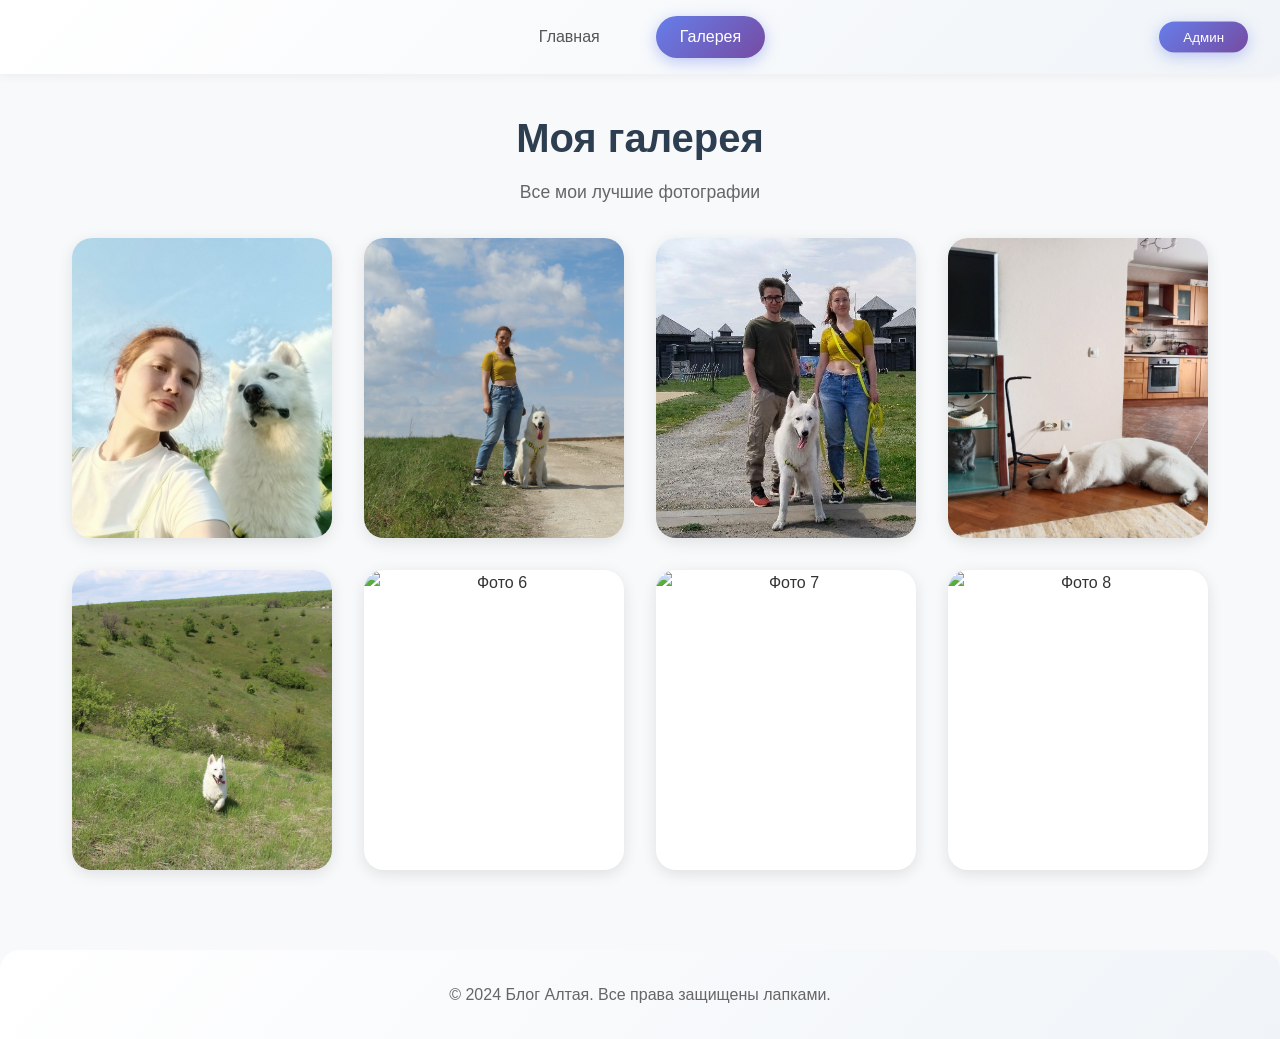
==== dog-blog/gallery.html @ 4a043271 "first push" ====
<!DOCTYPE html>
<html lang="ru">
<head>
    <meta charset="UTF-8">
    <meta name="viewport" content="width=device-width, initial-scale=1.0">
    <title>Галерея - Блог о моей собаке</title>
    <link rel="stylesheet" href="style.css">
</head>
<body>
    <div class="furry-bg"></div>
    
    <header class="header">
        <nav class="nav">
            <a href="index.html" class="nav-link">Главная</a>
            <a href="gallery.html" class="nav-link active">Галерея</a>
        </nav>
        <button class="admin-btn" onclick="openLoginModal()">Админ</button>
    </header>

    <main class="main">
        <section class="gallery-full">
            <h1 class="page-title">Моя галерея</h1>
            <p class="page-subtitle">Все мои лучшие фотографии</p>
            
            <div class="photo-grid-large">
                <div class="photo-item-large" data-photo="1">
                    <img src="../images/photo1.jpg" alt="Фото 1">
                </div>
                <div class="photo-item-large" data-photo="2">
                    <img src="../images/photo2.jpg" alt="Фото 2">
                </div>
                <div class="photo-item-large" data-photo="3">
                    <img src="../images/photo3.jpg" alt="Фото 3">
                </div>
                <div class="photo-item-large" data-photo="4">
                    <img src="../images/photo4.jpg" alt="Фото 4">
                </div>
                <div class="photo-item-large" data-photo="5">
                    <img src="../images/photo5.jpg" alt="Фото 5">
                </div>
                <div class="photo-item-large" data-photo="6">
                    <img src="../images/photo6.jpg" alt="Фото 6">
                </div>
                <div class="photo-item-large" data-photo="7">
                    <img src="../images/photo7.jpg" alt="Фото 7">
                </div>
                <div class="photo-item-large" data-photo="8">
                    <img src="../images/photo8.jpg" alt="Фото 8">
                </div>
            </div>
        </section>
    </main>

    <!-- Модальное окно -->
    <div class="modal" id="photoModal">
        <div class="modal-content">
            <span class="modal-close">&times;</span>
            <img src="" alt="" class="modal-image" id="modalImage">
            <div class="modal-text" id="modalText"></div>
        </div>
    </div>

    <!-- Модальное окно входа -->
    <div class="modal" id="loginModal">
        <div class="modal-content login-modal">
            <span class="modal-close" onclick="closeLoginModal()">&times;</span>
            <h2>Вход в админ-панель</h2>
            <input type="text" id="loginUsername" placeholder="Логин" class="login-input">
            <input type="password" id="loginPassword" placeholder="Пароль" class="login-input">
            <button class="add-btn" onclick="checkLogin()">Войти</button>
        </div>
    </div>

    <footer class="footer">
        <p>&copy; 2024 Блог Алтая. Все права защищены лапками.</p>
    </footer>

    <script src="script.js"></script>
</body>
</html>
---- dog-blog/style.css ----
/* Основные стили */
* {
    margin: 0;
    padding: 0;
    box-sizing: border-box;
}

body {
    font-family: 'Segoe UI', Tahoma, Geneva, Verdana, sans-serif;
    background-color: #f8f9fa;
    color: #333;
    line-height: 1.6;
    min-height: 100vh;
    position: relative;
    overflow-x: hidden;
}

/* Фон с эффектом шерсти */
.furry-bg {
    position: fixed;
    top: 0;
    left: 0;
    width: 100%;
    height: 100%;
    z-index: -1;
    opacity: 0.03;
    background-image: 
        radial-gradient(circle at 20% 30%, rgba(0, 0, 0, 0.1) 1px, transparent 1px),
        radial-gradient(circle at 80% 70%, rgba(0, 0, 0, 0.1) 1px, transparent 1px),
        radial-gradient(circle at 40% 60%, rgba(0, 0, 0, 0.1) 1px, transparent 1px),
        radial-gradient(circle at 60% 20%, rgba(0, 0, 0, 0.1) 1px, transparent 1px),
        radial-gradient(circle at 30% 80%, rgba(0, 0, 0, 0.1) 1px, transparent 1px),
        radial-gradient(circle at 70% 40%, rgba(0, 0, 0, 0.1) 1px, transparent 1px);
    background-size: 50px 50px;
    animation: furShimmer 8s ease-in-out infinite;
}

@keyframes furShimmer {
    0%, 100% { transform: translate(0, 0); }
    25% { transform: translate(2px, 2px); }
    50% { transform: translate(-2px, -2px); }
    75% { transform: translate(2px, -2px); }
}

/* Навигация */
.header {
    background: linear-gradient(135deg, #ffffff 0%, #f0f4f8 100%);
    padding: 1rem 2rem;
    box-shadow: 0 2px 10px rgba(0, 0, 0, 0.05);
    position: sticky;
    top: 0;
    z-index: 100;
}

.nav {
    display: flex;
    justify-content: center;
    gap: 2rem;
    max-width: 1200px;
    margin: 0 auto;
}

.nav-link {
    text-decoration: none;
    color: #555;
    font-weight: 500;
    padding: 0.5rem 1.5rem;
    border-radius: 25px;
    transition: all 0.3s ease;
    background: transparent;
}

.nav-link:hover {
    background: #e8f4f8;
    color: #2c3e50;
}

.nav-link.active {
    background: linear-gradient(135deg, #667eea 0%, #764ba2 100%);
    color: white;
    box-shadow: 0 4px 15px rgba(102, 126, 234, 0.4);
}

/* Кнопка админ */
.admin-btn {
    position: absolute;
    top: 50%;
    right: 2rem;
    transform: translateY(-50%);
    background: linear-gradient(135deg, #667eea 0%, #764ba2 100%);
    color: white;
    border: none;
    padding: 0.5rem 1.5rem;
    border-radius: 25px;
    font-weight: 500;
    cursor: pointer;
    transition: all 0.3s ease;
    box-shadow: 0 4px 15px rgba(102, 126, 234, 0.4);
}

.admin-btn:hover {
    background: linear-gradient(135deg, #764ba2 0%, #667eea 100%);
    transform: translateY(-50%) scale(1.05);
    box-shadow: 0 6px 20px rgba(102, 126, 234, 0.6);
}

.header {
    position: relative;
}

/* Основной контент */
.main {
    max-width: 1200px;
    margin: 0 auto;
    padding: 2rem;
}

/* Герой-секция */
.hero {
    text-align: center;
    padding: 3rem 0;
}

.hero-title {
    font-size: 3rem;
    color: #2c3e50;
    margin-bottom: 1rem;
    font-weight: 700;
    border-radius: 20px;
}

.hero-subtitle {
    font-size: 1.2rem;
    color: #666;
    margin-bottom: 2rem;
    max-width: 600px;
    margin-left: auto;
    margin-right: auto;
}

.hero-image {
    margin: 2rem auto;
}

.hero-img {
    width: 300px;
    height: 300px;
    object-fit: cover;
    border-radius: 50%;
    border: 5px solid white;
    box-shadow: 0 10px 30px rgba(0, 0, 0, 0.1);
    transition: transform 0.3s ease;
}

.hero-img:hover {
    transform: scale(1.05);
}

/* Заголовки секций */
.section-title {
    text-align: center;
    font-size: 2rem;
    color: #2c3e50;
    margin: 3rem 0 2rem;
    padding-bottom: 1rem;
    border-bottom: 3px solid #667eea;
    display: inline-block;
    border-radius: 10px;
}

/* Сетка фото (главная) */
.photo-grid {
    display: grid;
    grid-template-columns: repeat(4, 1fr);
    gap: 1.5rem;
    margin-top: 2rem;
}

/* Карусель */
.carousel-container {
    position: relative;
    display: flex;
    align-items: center;
    justify-content: center;
    gap: 1rem;
    margin-top: 2rem;
}

.carousel {
    width: 100%;
    max-width: 900px;
    overflow: hidden;
    border-radius: 20px;
}

.carousel-track {
    display: flex;
    gap: 1.5rem;
    transition: transform 0.5s ease;
}

.carousel .photo-item {
    min-width: calc(25% - 1.125rem);
    border-radius: 20px;
    overflow: hidden;
    cursor: pointer;
    transition: all 0.3s ease;
    box-shadow: 0 4px 15px rgba(0, 0, 0, 0.1);
    background: white;
}

.carousel .photo-item:hover {
    transform: translateY(-5px) scale(1.02);
    box-shadow: 0 8px 25px rgba(102, 126, 234, 0.3);
}

.carousel .photo-item img {
    width: 100%;
    height: 250px;
    object-fit: cover;
    display: block;
    transition: transform 0.3s ease;
}

.carousel .photo-item:hover img {
    transform: scale(1.1);
}

.carousel-btn {
    background: linear-gradient(135deg, #667eea 0%, #764ba2 100%);
    color: white;
    border: none;
    width: 50px;
    height: 50px;
    border-radius: 50%;
    font-size: 1.5rem;
    cursor: pointer;
    transition: all 0.3s ease;
    display: flex;
    align-items: center;
    justify-content: center;
    flex-shrink: 0;
    box-shadow: 0 4px 15px rgba(102, 126, 234, 0.4);
}

.carousel-btn:hover {
    background: linear-gradient(135deg, #764ba2 0%, #667eea 100%);
    transform: scale(1.1);
    box-shadow: 0 6px 20px rgba(102, 126, 234, 0.6);
}

.carousel-btn:active {
    transform: scale(0.95);
}

.photo-item {
    border-radius: 20px;
    overflow: hidden;
    cursor: pointer;
    transition: all 0.3s ease;
    box-shadow: 0 4px 15px rgba(0, 0, 0, 0.1);
    background: white;
}

.photo-item:hover {
    transform: translateY(-5px) scale(1.02);
    box-shadow: 0 8px 25px rgba(102, 126, 234, 0.3);
}

.photo-item img {
    width: 100%;
    height: 250px;
    object-fit: cover;
    display: block;
    transition: transform 0.3s ease;
}

.photo-item:hover img {
    transform: scale(1.1);
}

/* Галерея (полная страница) */
.gallery-full {
    text-align: center;
}

.page-title {
    font-size: 2.5rem;
    color: #2c3e50;
    margin-bottom: 0.5rem;
    border-radius: 20px;
}

.page-subtitle {
    color: #666;
    margin-bottom: 2rem;
    font-size: 1.1rem;
}

.photo-grid-large {
    display: grid;
    grid-template-columns: repeat(4, 1fr);
    gap: 2rem;
    margin-top: 2rem;
}

.photo-item-large {
    border-radius: 20px;
    overflow: hidden;
    cursor: pointer;
    transition: all 0.3s ease;
    box-shadow: 0 4px 15px rgba(0, 0, 0, 0.1);
    background: white;
}

.photo-item-large:hover {
    transform: translateY(-5px) scale(1.03);
    box-shadow: 0 8px 25px rgba(102, 126, 234, 0.3);
}

.photo-item-large img {
    width: 100%;
    height: 300px;
    object-fit: cover;
    display: block;
    transition: transform 0.3s ease;
}

.photo-item-large:hover img {
    transform: scale(1.1);
}

/* Модальное окно */
.modal {
    display: none;
    position: fixed;
    z-index: 1000;
    left: 0;
    top: 0;
    width: 100%;
    height: 100%;
    background-color: rgba(0, 0, 0, 0.8);
    backdrop-filter: blur(5px);
    animation: fadeIn 0.3s ease;
    overflow-y: auto;
    overflow-x: hidden;
}

@keyframes fadeIn {
    from { opacity: 0; }
    to { opacity: 1; }
}

.modal-content {
    background: white;
    margin: 5% auto;
    padding: 2rem;
    border-radius: 30px;
    width: 90%;
    max-width: 800px;
    position: relative;
    animation: slideDown 0.3s ease;
    box-shadow: 0 20px 60px rgba(0, 0, 0, 0.3);
    max-height: 80vh;
    overflow-y: auto;
    overflow-x: hidden;
}

@keyframes slideDown {
    from {
        transform: translateY(-50px);
        opacity: 0;
    }
    to {
        transform: translateY(0);
        opacity: 1;
    }
}

.modal-close {
    position: absolute;
    right: 1.5rem;
    top: 1rem;
    font-size: 2.5rem;
    font-weight: bold;
    color: #aaa;
    cursor: pointer;
    transition: color 0.3s ease;
    line-height: 1;
}

.modal-close:hover {
    color: #667eea;
}

.modal-image {
    width: 100%;
    max-height: 400px;
    object-fit: cover;
    border-radius: 20px;
    margin-bottom: 1.5rem;
    box-shadow: 0 4px 15px rgba(0, 0, 0, 0.1);
}

.modal-text {
    color: #555;
    line-height: 1.8;
    font-size: 1rem;
    text-align: left;
    padding: 0 1rem;
}

/* Стили для модального окна входа */
.login-modal {
    max-width: 400px;
    text-align: center;
}

.login-modal h2 {
    margin-bottom: 1.5rem;
    color: #2c3e50;
}

.login-input {
    width: 100%;
    padding: 12px;
    margin-bottom: 15px;
    border: 1px solid #ddd;
    border-radius: 8px;
    font-size: 1rem;
    box-sizing: border-box;
}

.login-input:focus {
    outline: none;
    border-color: #667eea;
    box-shadow: 0 0 0 3px rgba(102, 126, 234, 0.1);
}

/* Кнопки навигации в модальном окне */
.nav-btn {
    position: absolute;
    top: 50%;
    transform: translateY(-50%);
    background: rgba(102, 126, 234, 0.8);
    color: white;
    border: none;
    width: 50px;
    height: 50px;
    border-radius: 50%;
    font-size: 1.5rem;
    cursor: pointer;
    transition: all 0.3s ease;
    display: flex;
    align-items: center;
    justify-content: center;
    z-index: 10;
}

.nav-btn:hover {
    background: rgba(102, 126, 234, 1);
    transform: translateY(-50%) scale(1.1);
}

.nav-btn-prev {
    left: -70px;
}

.nav-btn-next {
    right: -70px;
}

/* Футер */
.footer {
    text-align: center;
    padding: 2rem;
    background: linear-gradient(135deg, #ffffff 0%, #f0f4f8 100%);
    margin-top: 3rem;
    color: #666;
    border-radius: 20px 20px 0 0;
}

/* Адаптивность */
@media (max-width: 768px) {
    .photo-grid,
    .photo-grid-large {
        grid-template-columns: repeat(2, 1fr);
    }

    .hero-title {
        font-size: 2rem;
    }

    .nav {
        gap: 1rem;
    }

    .nav-link {
        padding: 0.4rem 1rem;
        font-size: 0.9rem;
    }
    
    /* Скрываем кнопки навигации на мобильных */
    .nav-btn {
        display: none;
    }
    
    /* Карусель на планшетах - показываем 2 элемента */
    .carousel .photo-item {
        min-width: calc(50% - 0.75rem);
    }
}

@media (max-width: 480px) {
    .photo-grid,
    .photo-grid-large {
        grid-template-columns: 1fr;
    }

    .main {
        padding: 1rem;
    }

    .modal-content {
        margin: 10% auto;
        padding: 1.5rem;
    }
    
    /* Карусель на мобильных - показываем 1 элемент */
    .carousel .photo-item {
        min-width: calc(100% - 0rem);
    }
    
    .carousel-btn {
        width: 40px;
        height: 40px;
        font-size: 1.2rem;
    }
}
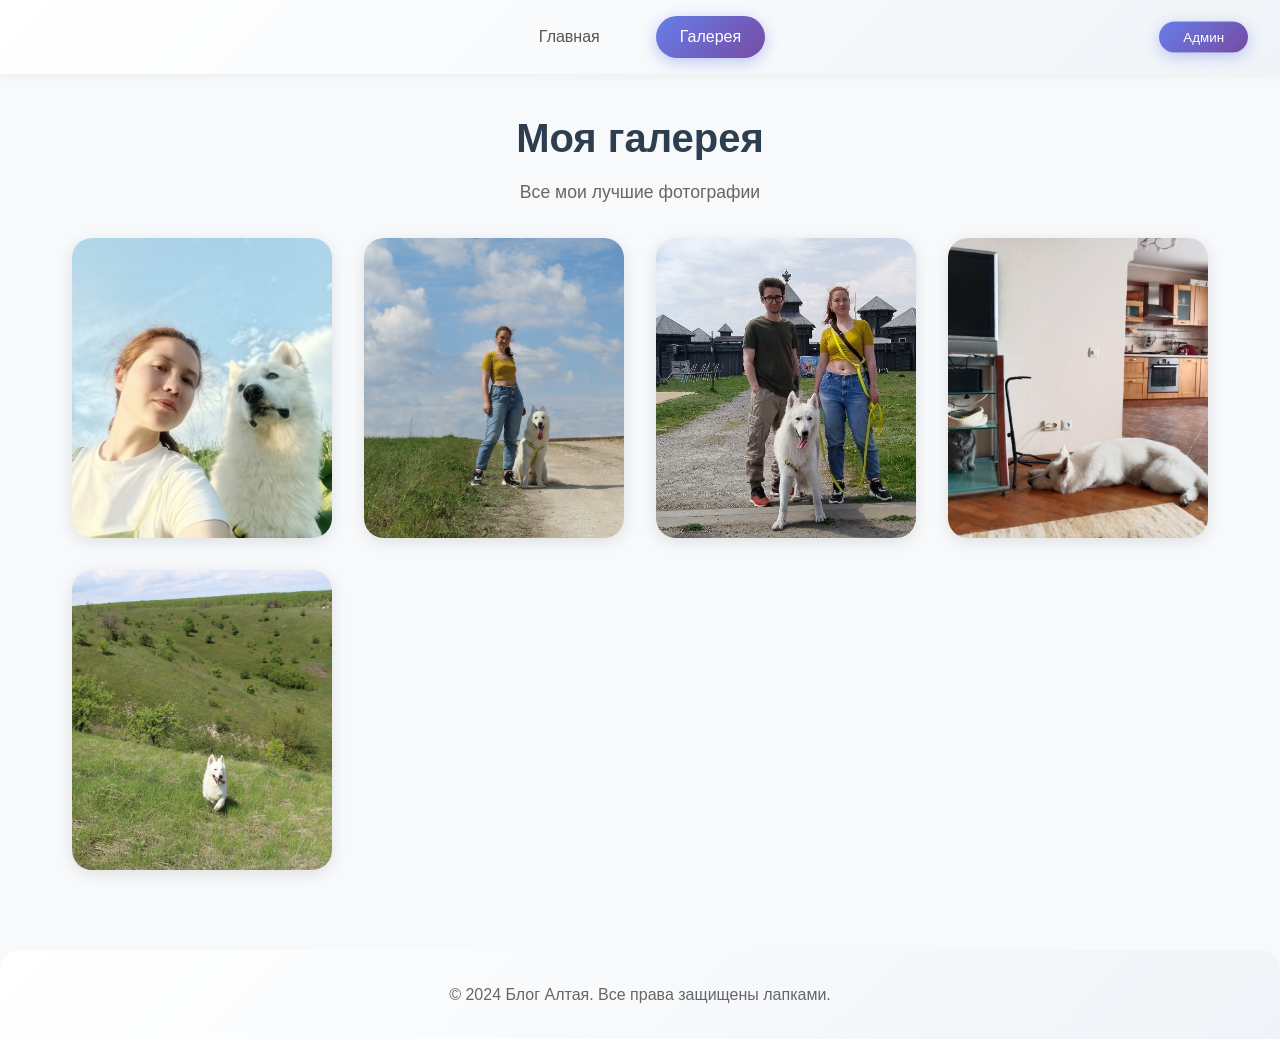
==== commit 9e843d08: "Fix admin panel navigation and file paths across all project files Key features implemented: - Updat" ====
--- a/dog-blog/gallery.html
+++ b/dog-blog/gallery.html
@@ -38,15 +38,6 @@
                 <div class="photo-item-large" data-photo="5">
                     <img src="../images/photo5.jpg" alt="Фото 5">
                 </div>
-                <div class="photo-item-large" data-photo="6">
-                    <img src="../images/photo6.jpg" alt="Фото 6">
-                </div>
-                <div class="photo-item-large" data-photo="7">
-                    <img src="../images/photo7.jpg" alt="Фото 7">
-                </div>
-                <div class="photo-item-large" data-photo="8">
-                    <img src="../images/photo8.jpg" alt="Фото 8">
-                </div>
             </div>
         </section>
     </main>
